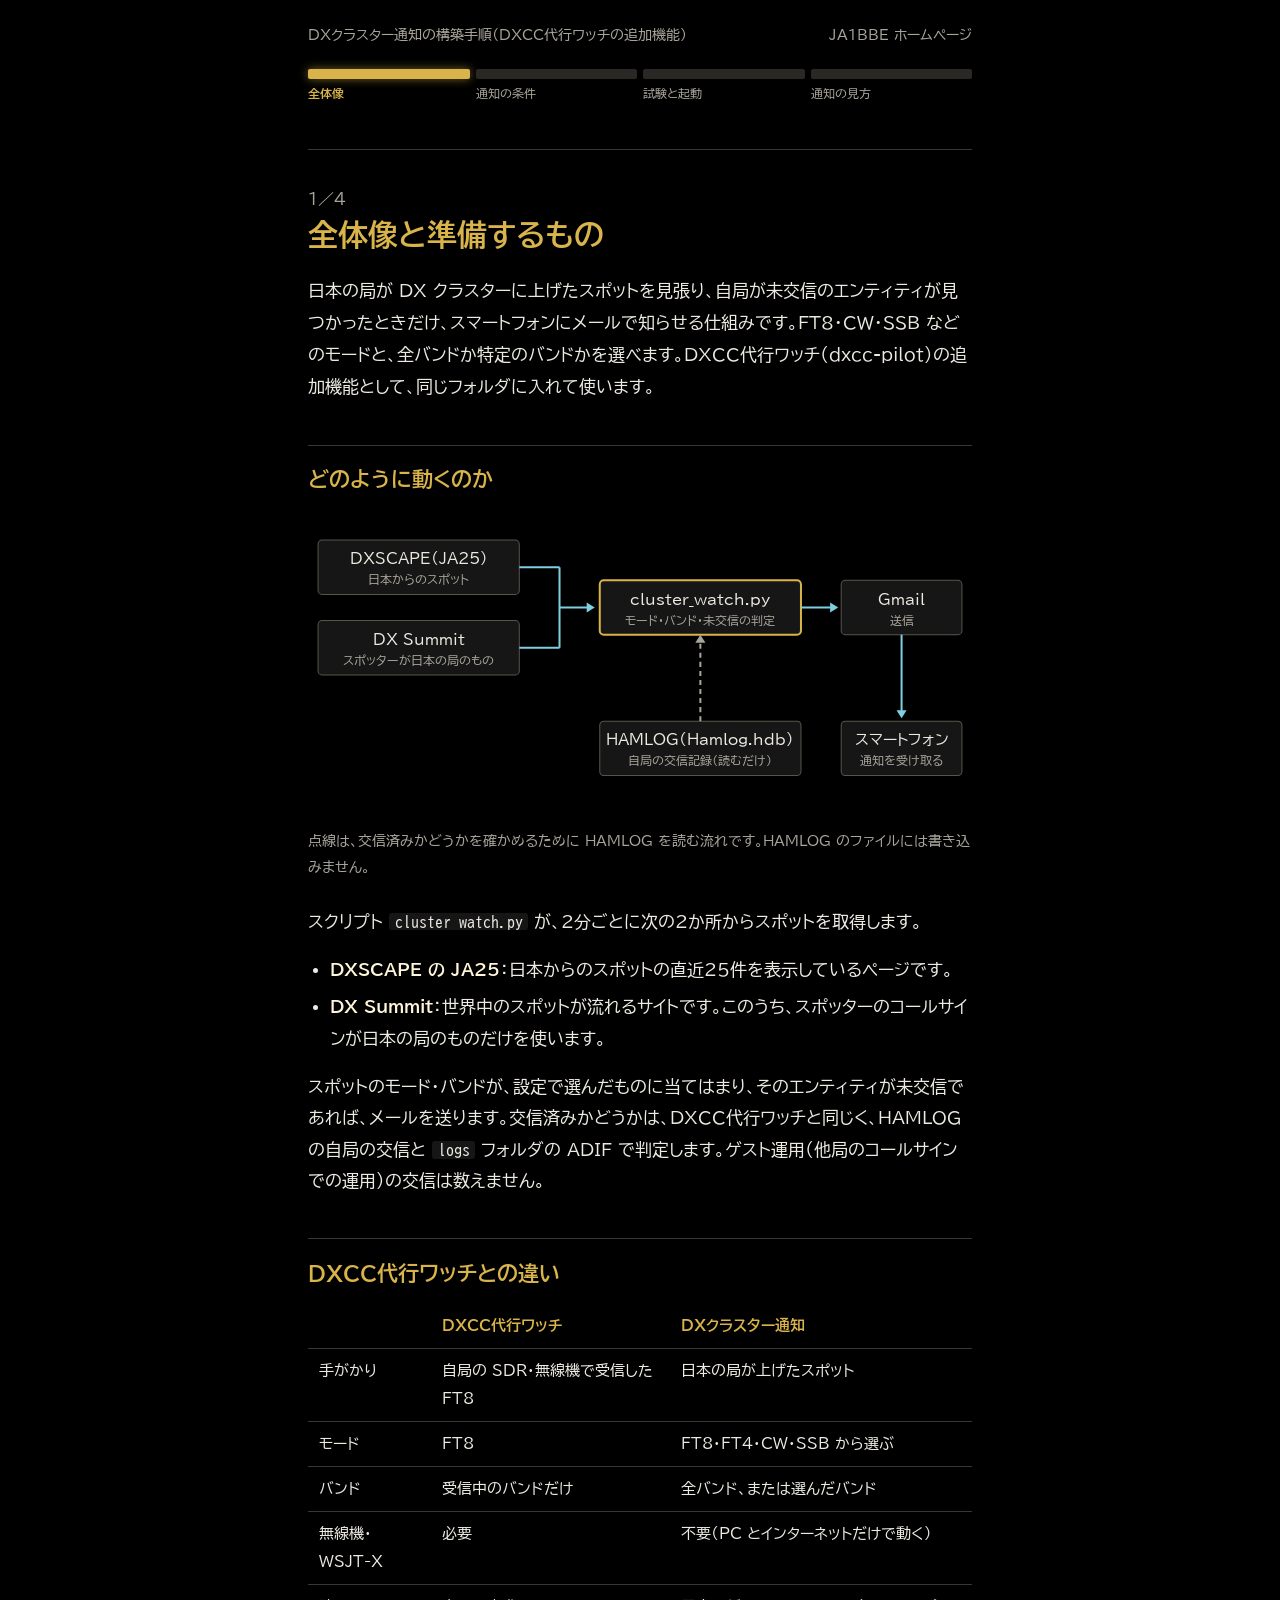
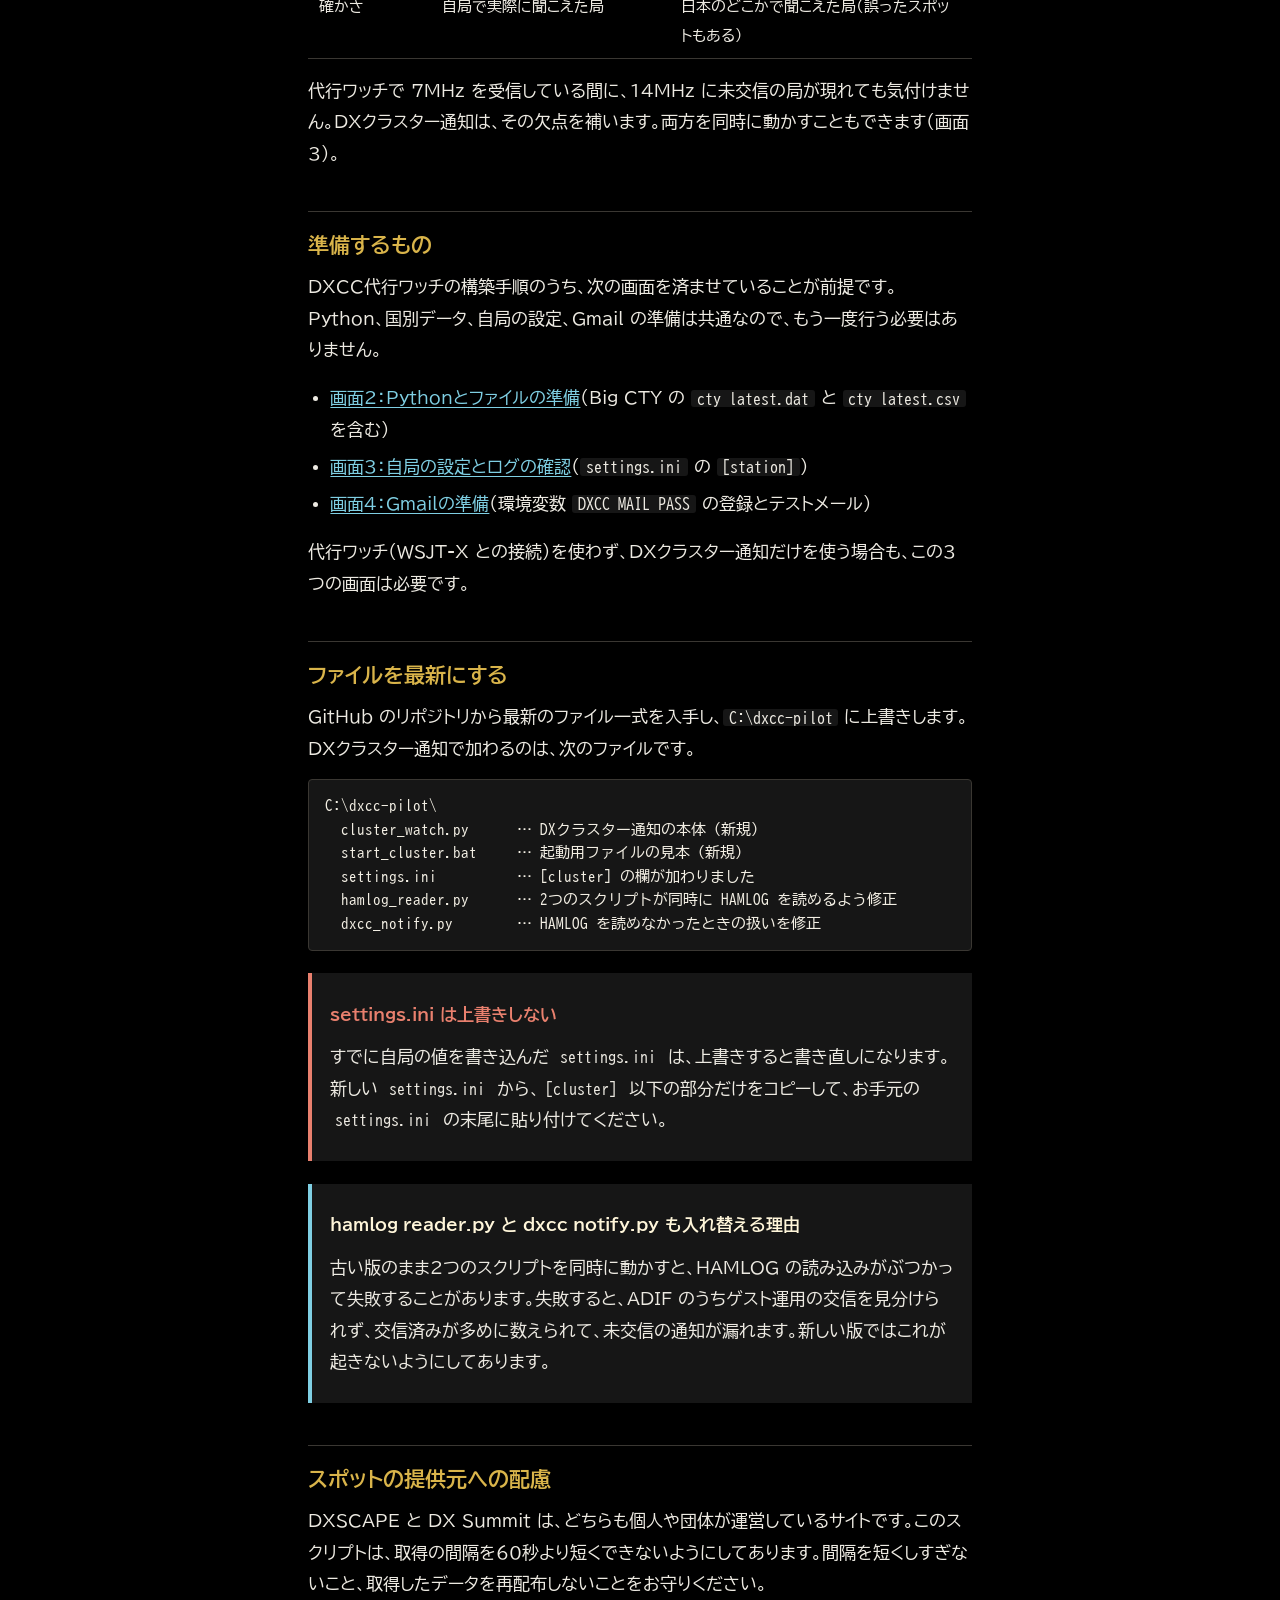
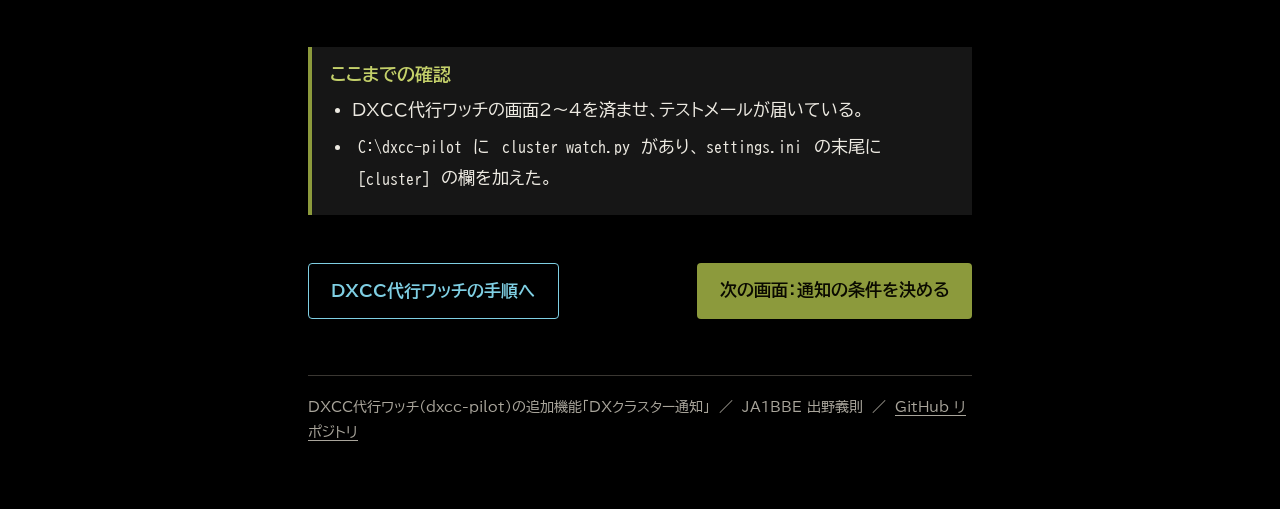
==== docs/cluster/index.html @ 19b00695 "Add files via upload" ====
<!DOCTYPE html>
<html lang="ja">
<head>
<meta charset="utf-8">
<meta name="viewport" content="width=device-width, initial-scale=1, viewport-fit=cover">
<title>全体像と準備するもの（1／4）｜DXクラスター通知の構築手順（DXCC代行ワッチの追加機能）</title>
<link rel="preconnect" href="https://fonts.googleapis.com">
<link rel="preconnect" href="https://fonts.gstatic.com" crossorigin>
<link href="https://fonts.googleapis.com/css2?family=BIZ+UDGothic&family=BIZ+UDPGothic:wght@400;700&display=swap" rel="stylesheet">
<link rel="stylesheet" href="../style.css">
<style>.meter { grid-template-columns: repeat(4, 1fr); }</style>
</head>
<body>
<div class="wrap">
<header class="top">
<div class="site"><a href="index.html">DXクラスター通知の構築手順（DXCC代行ワッチの追加機能）</a><a href="https://ja1bbe.wixsite.com/mysite">JA1BBE ホームページ</a></div>
<nav aria-label="手順の進み具合"><ol class="meter"><li class="now"><a href="index.html" aria-current="step"><span>全体像</span></a></li><li class=""><a href="step2.html"><span>通知の条件</span></a></li><li class=""><a href="step3.html"><span>試験と起動</span></a></li><li class=""><a href="step4.html"><span>通知の見方</span></a></li></ol></nav>
</header>
<main>
<p class="step">1／4</p>
<h1>全体像と準備するもの</h1>

<p class="lead">日本の局が DX クラスターに上げたスポットを見張り、自局が未交信のエンティティが見つかったときだけ、スマートフォンにメールで知らせる仕組みです。FT8・CW・SSB などのモードと、全バンドか特定のバンドかを選べます。DXCC代行ワッチ（dxcc-pilot）の追加機能として、同じフォルダに入れて使います。</p>

<h2>どのように動くのか</h2>
<figure>
<svg viewBox="0 0 660 300" role="img" aria-label="構成図。DXSCAPEとDX Summitの日本の局のスポットを、cluster_watch.py が定期的に取得し、HAMLOGの交信記録と比べて、未交信ならGmail経由でスマートフォンに知らせる。">
 <g font-family="BIZ UDPGothic, sans-serif" font-size="15" fill="#EDEAE2">
  <rect x="10" y="20" width="200" height="54" rx="4" fill="#161616" stroke="#5A554B"/>
  <text x="110" y="44" text-anchor="middle">DXSCAPE（JA25）</text><text x="110" y="64" text-anchor="middle" font-size="12" fill="#A9A59B">日本からのスポット</text>
  <rect x="10" y="100" width="200" height="54" rx="4" fill="#161616" stroke="#5A554B"/>
  <text x="110" y="124" text-anchor="middle">DX Summit</text><text x="110" y="144" text-anchor="middle" font-size="12" fill="#A9A59B">スポッターが日本の局のもの</text>
  <line x1="210" y1="47" x2="250" y2="47" stroke="#7FCFE3" stroke-width="2"/><line x1="210" y1="127" x2="250" y2="127" stroke="#7FCFE3" stroke-width="2"/>
  <line x1="250" y1="47" x2="250" y2="127" stroke="#7FCFE3" stroke-width="2"/><line x1="250" y1="87" x2="282" y2="87" stroke="#7FCFE3" stroke-width="2"/><path d="M285 87 l-8 -5 v10z" fill="#7FCFE3"/>
  <rect x="290" y="60" width="200" height="54" rx="4" fill="#161616" stroke="#D9B44A" stroke-width="2"/>
  <text x="390" y="84" text-anchor="middle">cluster_watch.py</text><text x="390" y="104" text-anchor="middle" font-size="12" fill="#A9A59B">モード・バンド・未交信の判定</text>
  <rect x="290" y="200" width="200" height="54" rx="4" fill="#161616" stroke="#5A554B"/>
  <text x="390" y="224" text-anchor="middle">HAMLOG（Hamlog.hdb）</text><text x="390" y="244" text-anchor="middle" font-size="12" fill="#A9A59B">自局の交信記録（読むだけ）</text>
  <line x1="390" y1="200" x2="390" y2="117" stroke="#A9A59B" stroke-width="2" stroke-dasharray="5 4"/><path d="M390 114 l-5 8 h10z" fill="#A9A59B"/>
  <rect x="530" y="60" width="120" height="54" rx="4" fill="#161616" stroke="#5A554B"/>
  <text x="590" y="84" text-anchor="middle">Gmail</text><text x="590" y="104" text-anchor="middle" font-size="12" fill="#A9A59B">送信</text>
  <line x1="490" y1="87" x2="524" y2="87" stroke="#7FCFE3" stroke-width="2"/><path d="M527 87 l-8 -5 v10z" fill="#7FCFE3"/>
  <rect x="530" y="200" width="120" height="54" rx="4" fill="#161616" stroke="#5A554B"/>
  <text x="590" y="224" text-anchor="middle">スマートフォン</text><text x="590" y="244" text-anchor="middle" font-size="12" fill="#A9A59B">通知を受け取る</text>
  <line x1="590" y1="114" x2="590" y2="194" stroke="#7FCFE3" stroke-width="2"/><path d="M590 197 l-5 -8 h10z" fill="#7FCFE3"/>
 </g>
</svg>
<figcaption>点線は、交信済みかどうかを確かめるために HAMLOG を読む流れです。HAMLOG のファイルには書き込みません。</figcaption>
</figure>
<p>スクリプト <code>cluster_watch.py</code> が、2分ごとに次の2か所からスポットを取得します。</p>
<ul>
<li><strong>DXSCAPE の JA25</strong>：日本からのスポットの直近25件を表示しているページです。</li>
<li><strong>DX Summit</strong>：世界中のスポットが流れるサイトです。このうち、スポッターのコールサインが日本の局のものだけを使います。</li>
</ul>
<p>スポットのモード・バンドが、設定で選んだものに当てはまり、そのエンティティが未交信であれば、メールを送ります。交信済みかどうかは、DXCC代行ワッチと同じく、HAMLOG の自局の交信と <code>logs</code> フォルダの ADIF で判定します。ゲスト運用（他局のコールサインでの運用）の交信は数えません。</p>

<h2>DXCC代行ワッチとの違い</h2>
<div class="tbl"><table>
<tr><th></th><th>DXCC代行ワッチ</th><th>DXクラスター通知</th></tr>
<tr><td>手がかり</td><td>自局の SDR・無線機で受信した FT8</td><td>日本の局が上げたスポット</td></tr>
<tr><td>モード</td><td>FT8</td><td>FT8・FT4・CW・SSB から選ぶ</td></tr>
<tr><td>バンド</td><td>受信中のバンドだけ</td><td>全バンド、または選んだバンド</td></tr>
<tr><td>無線機・WSJT-X</td><td>必要</td><td>不要（PC とインターネットだけで動く）</td></tr>
<tr><td>確かさ</td><td>自局で実際に聞こえた局</td><td>日本のどこかで聞こえた局（誤ったスポットもある）</td></tr>
</table></div>
<p>代行ワッチで 7MHz を受信している間に、14MHz に未交信の局が現れても気付けません。DXクラスター通知は、その欠点を補います。両方を同時に動かすこともできます（画面3）。</p>

<h2>準備するもの</h2>
<p>DXCC代行ワッチの構築手順のうち、次の画面を済ませていることが前提です。Python、国別データ、自局の設定、Gmail の準備は共通なので、もう一度行う必要はありません。</p>
<ul>
<li><a href="../step2.html">画面2：Pythonとファイルの準備</a>（Big CTY の <code>cty_latest.dat</code> と <code>cty_latest.csv</code> を含む）</li>
<li><a href="../step3.html">画面3：自局の設定とログの確認</a>（<code>settings.ini</code> の <code>[station]</code>）</li>
<li><a href="../step4.html">画面4：Gmailの準備</a>（環境変数 <code>DXCC_MAIL_PASS</code> の登録とテストメール）</li>
</ul>
<p>代行ワッチ（WSJT-X との接続）を使わず、DXクラスター通知だけを使う場合も、この3つの画面は必要です。</p>

<h2>ファイルを最新にする</h2>
<p>GitHub のリポジトリから最新のファイル一式を入手し、<code>C:\dxcc-pilot</code> に上書きします。DXクラスター通知で加わるのは、次のファイルです。</p>
<div class="cmd tree"><pre>C:\dxcc-pilot\
  cluster_watch.py      … DXクラスター通知の本体（新規）
  start_cluster.bat     … 起動用ファイルの見本（新規）
  settings.ini          … [cluster] の欄が加わりました
  hamlog_reader.py      … 2つのスクリプトが同時に HAMLOG を読めるよう修正
  dxcc_notify.py        … HAMLOG を読めなかったときの扱いを修正</pre></div>
<div class="warn"><p><strong>settings.ini は上書きしない</strong></p><p>すでに自局の値を書き込んだ <code>settings.ini</code> は、上書きすると書き直しになります。新しい <code>settings.ini</code> から、<code>[cluster]</code> 以下の部分だけをコピーして、お手元の <code>settings.ini</code> の末尾に貼り付けてください。</p></div>
<div class="note"><p><strong>hamlog_reader.py と dxcc_notify.py も入れ替える理由</strong></p><p>古い版のまま2つのスクリプトを同時に動かすと、HAMLOG の読み込みがぶつかって失敗することがあります。失敗すると、ADIF のうちゲスト運用の交信を見分けられず、交信済みが多めに数えられて、未交信の通知が漏れます。新しい版ではこれが起きないようにしてあります。</p></div>

<h2>スポットの提供元への配慮</h2>
<p>DXSCAPE と DX Summit は、どちらも個人や団体が運営しているサイトです。このスクリプトは、取得の間隔を60秒より短くできないようにしてあります。間隔を短くしすぎないこと、取得したデータを再配布しないことをお守りください。</p>

<div class="check"><h2>ここまでの確認</h2><ul>
<li>DXCC代行ワッチの画面2〜4を済ませ、テストメールが届いている。</li>
<li><code>C:\dxcc-pilot</code> に <code>cluster_watch.py</code> があり、<code>settings.ini</code> の末尾に <code>[cluster]</code> の欄を加えた。</li></ul></div>

<div class="nav"><a class="btn back" href="../index.html">DXCC代行ワッチの手順へ</a><a class="btn next" href="step2.html">次の画面：通知の条件を決める</a></div>
</main>
<footer>DXCC代行ワッチ（dxcc-pilot）の追加機能「DXクラスター通知」　／　JA1BBE 出野義則　／　<a href="https://github.com/ja1bbe/dxcc-pilot">GitHub リポジトリ</a></footer>
</div>
<script src="../copy.js"></script>
</body>
</html>
---- docs/style.css ----
/* DXCC代行ワッチ 構築手順ページ（ホームページに合わせた黒背景・金色の見出し） */
:root {
  --bg: #000000;
  --panel: #161616;
  --ink: #EDEAE2;
  --sub: #A9A59B;
  --gold: #D9B44A;
  --olive: #8C9A3C;
  --coral: #E9806E;
  --aqua: #7FCFE3;
  --rule: #3A3732;
  color-scheme: dark;
}
* { box-sizing: border-box; }
html { scroll-padding-top: env(safe-area-inset-top, 0px); }
body {
  margin: 0;
  padding-top: env(safe-area-inset-top, 0px);
  padding-bottom: env(safe-area-inset-bottom, 0px);
  background: var(--bg);
  color: var(--ink);
  font-family: "BIZ UDPGothic", "Hiragino Sans", "Yu Gothic", Meiryo, sans-serif;
  font-size: 17px;
  line-height: 1.85;
  -webkit-text-size-adjust: 100%;
}
.wrap { max-width: 44rem; margin: 0 auto; padding: 0 1.25rem 4rem; }
a { color: var(--aqua); text-underline-offset: 3px; }
a:focus-visible, button:focus-visible { outline: 3px solid var(--aqua); outline-offset: 3px; }

/* 進み具合の表示 */
.top { padding: 1.4rem 0 1.6rem; border-bottom: 1px solid var(--rule); margin-bottom: 2.2rem; }
.site { display: flex; justify-content: space-between; align-items: baseline; gap: 1rem; flex-wrap: wrap;
        font-size: .9rem; color: var(--sub); }
.site a { color: var(--sub); text-decoration: none; }
.site a:hover { color: var(--ink); }
.meter { display: grid; grid-template-columns: repeat(6, 1fr); gap: 6px; margin-top: .9rem; list-style: none; padding: 0; }
.meter li a { display: block; text-decoration: none; color: var(--sub); font-size: .78rem; line-height: 1.3; }
.meter li a::before { content: ""; display: block; height: 10px; border-radius: 2px; background: #2A2824;
                      margin-bottom: .35rem; }
.meter li.done a::before { background: #6B5A26; }
.meter li.now a::before { background: var(--gold); box-shadow: 0 0 10px rgba(217,180,74,.55); }
.meter li.now a { color: var(--gold); font-weight: 700; }
@media (max-width: 560px) { .meter li a span { display: none; } }

h1, h2, h3 { color: var(--gold); font-weight: 700; line-height: 1.4; }
h1 { font-size: 1.85rem; margin: 0 0 .4rem; }
.step { color: var(--sub); font-size: 1rem; margin: 0; }
.lead { font-size: 1.08rem; margin: 1.2rem 0 2rem; }
h2 { font-size: 1.3rem; margin: 2.6rem 0 .6rem; padding-top: 1.2rem; border-top: 1px solid var(--rule); }
h3 { font-size: 1.08rem; margin: 1.8rem 0 .4rem; }
p { margin: .7rem 0; }
ol, ul { padding-left: 1.4rem; }
li { margin: .35rem 0; }
strong { color: #FFF6DA; }

/* コマンド（コピーボタン付き） */
.cmd { position: relative; margin: .9rem 0; }
.cmd pre { margin: 0; padding: .9rem 1rem; background: var(--panel); border: 1px solid var(--rule);
           border-radius: 4px; overflow-x: auto; font-family: "BIZ UDGothic", Consolas, "MS Gothic", monospace;
           font-size: .92rem; line-height: 1.6; color: #F3EFE4; white-space: pre; }
.cmd:not(.tree):not(.out) pre { padding-right: 4.8rem; }
.cmd button { position: absolute; top: .5rem; right: .5rem; font: inherit; font-size: .8rem; padding: .2rem .7rem;
              background: transparent; color: var(--aqua); border: 1px solid var(--aqua); border-radius: 3px; cursor: pointer; }
.cmd button.ok { color: var(--olive); border-color: var(--olive); }
code { font-family: "BIZ UDGothic", Consolas, monospace; font-size: .92em; background: var(--panel);
       padding: .05rem .35rem; border-radius: 3px; }
.out pre { color: var(--sub); }

/* 表 */
.tbl { overflow-x: auto; margin: 1rem 0; }
table { border-collapse: collapse; width: 100%; font-size: .95rem; }
th, td { text-align: left; vertical-align: top; padding: .5rem .7rem; border-bottom: 1px solid var(--rule); }
th { color: var(--gold); font-weight: 700; white-space: nowrap; }

/* 囲み */
.note, .warn, .check { margin: 1.4rem 0; padding: .9rem 1.1rem; border-left: 4px solid; background: var(--panel); }
.note { border-color: var(--aqua); }
.warn { border-color: var(--coral); }
.warn strong:first-child { color: var(--coral); }
.check { border-color: var(--olive); margin-top: 3rem; }
.check h2 { border: 0; margin: 0 0 .3rem; padding: 0; font-size: 1.15rem; color: #C4D06A; }
.check ul { margin: .4rem 0; }

/* 図 */
figure { margin: 1.6rem 0; }
figcaption { color: var(--sub); font-size: .88rem; margin-top: .4rem; }
.ph { border: 1px dashed #5A554B; padding: 2.2rem 1rem; text-align: center; color: var(--sub); font-size: .9rem; }
svg { max-width: 100%; height: auto; display: block; }
.tree pre { color: #F3EFE4; }

/* 前後の画面へ */
.nav { display: flex; justify-content: space-between; gap: 1rem; margin-top: 3rem; flex-wrap: wrap; }
.btn { display: inline-block; padding: .7rem 1.4rem; border-radius: 4px; font-weight: 700; text-decoration: none; }
.btn.next { background: var(--olive); color: #0A0A00; margin-left: auto; }
.btn.back { border: 1px solid var(--aqua); color: var(--aqua); }
.btn:hover { filter: brightness(1.12); }
footer { margin-top: 3.5rem; padding-top: 1.2rem; border-top: 1px solid var(--rule); color: var(--sub); font-size: .85rem; }
footer a { color: var(--sub); }
@media (prefers-reduced-motion: reduce) { * { transition: none !important; } }

/* 通知メールの画面（スマートフォンの縦長の図） */
.shot img { display: block; width: 100%; max-width: 300px; height: auto; border-radius: 6px; }
.shots { display: grid; grid-template-columns: repeat(auto-fit, minmax(190px, 1fr)); gap: 1.2rem; margin: 1.6rem 0; }
.shots figure { margin: 0; }
.shots img { display: block; width: 100%; height: auto; border-radius: 6px; }
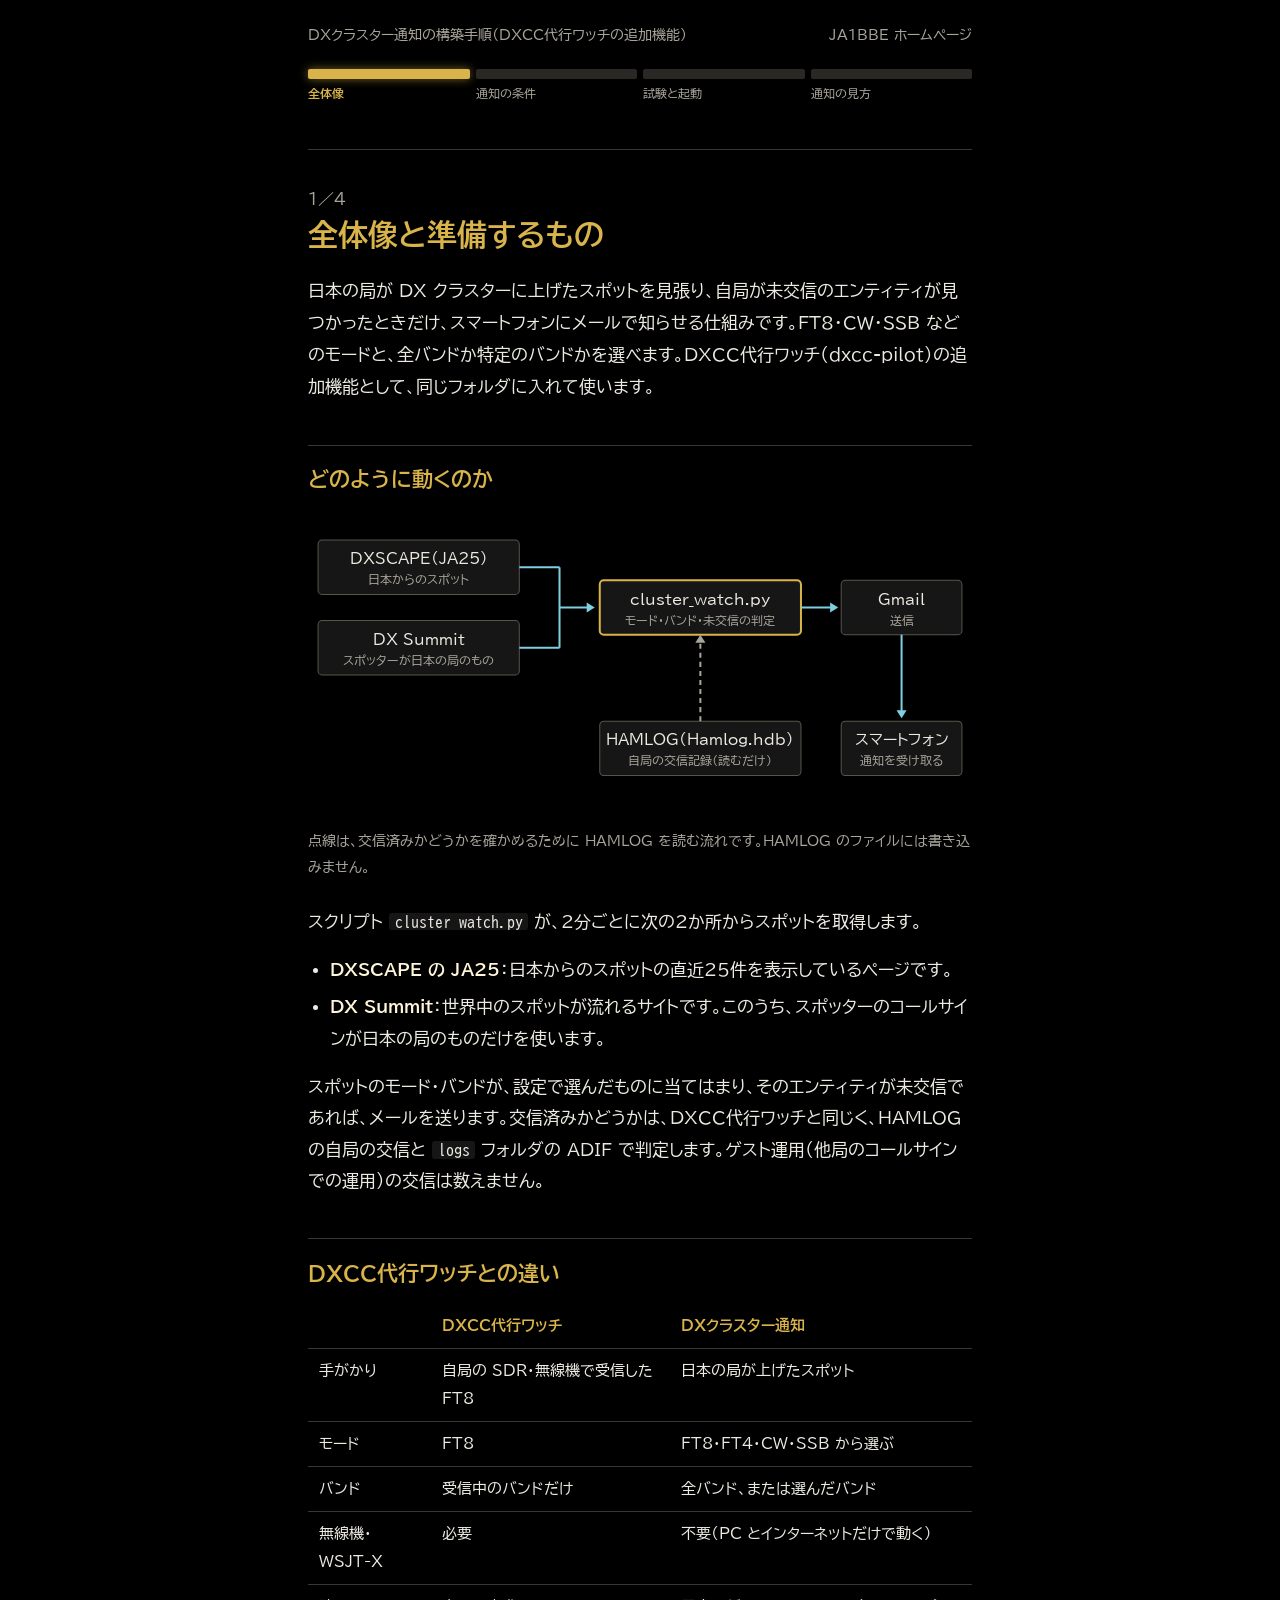
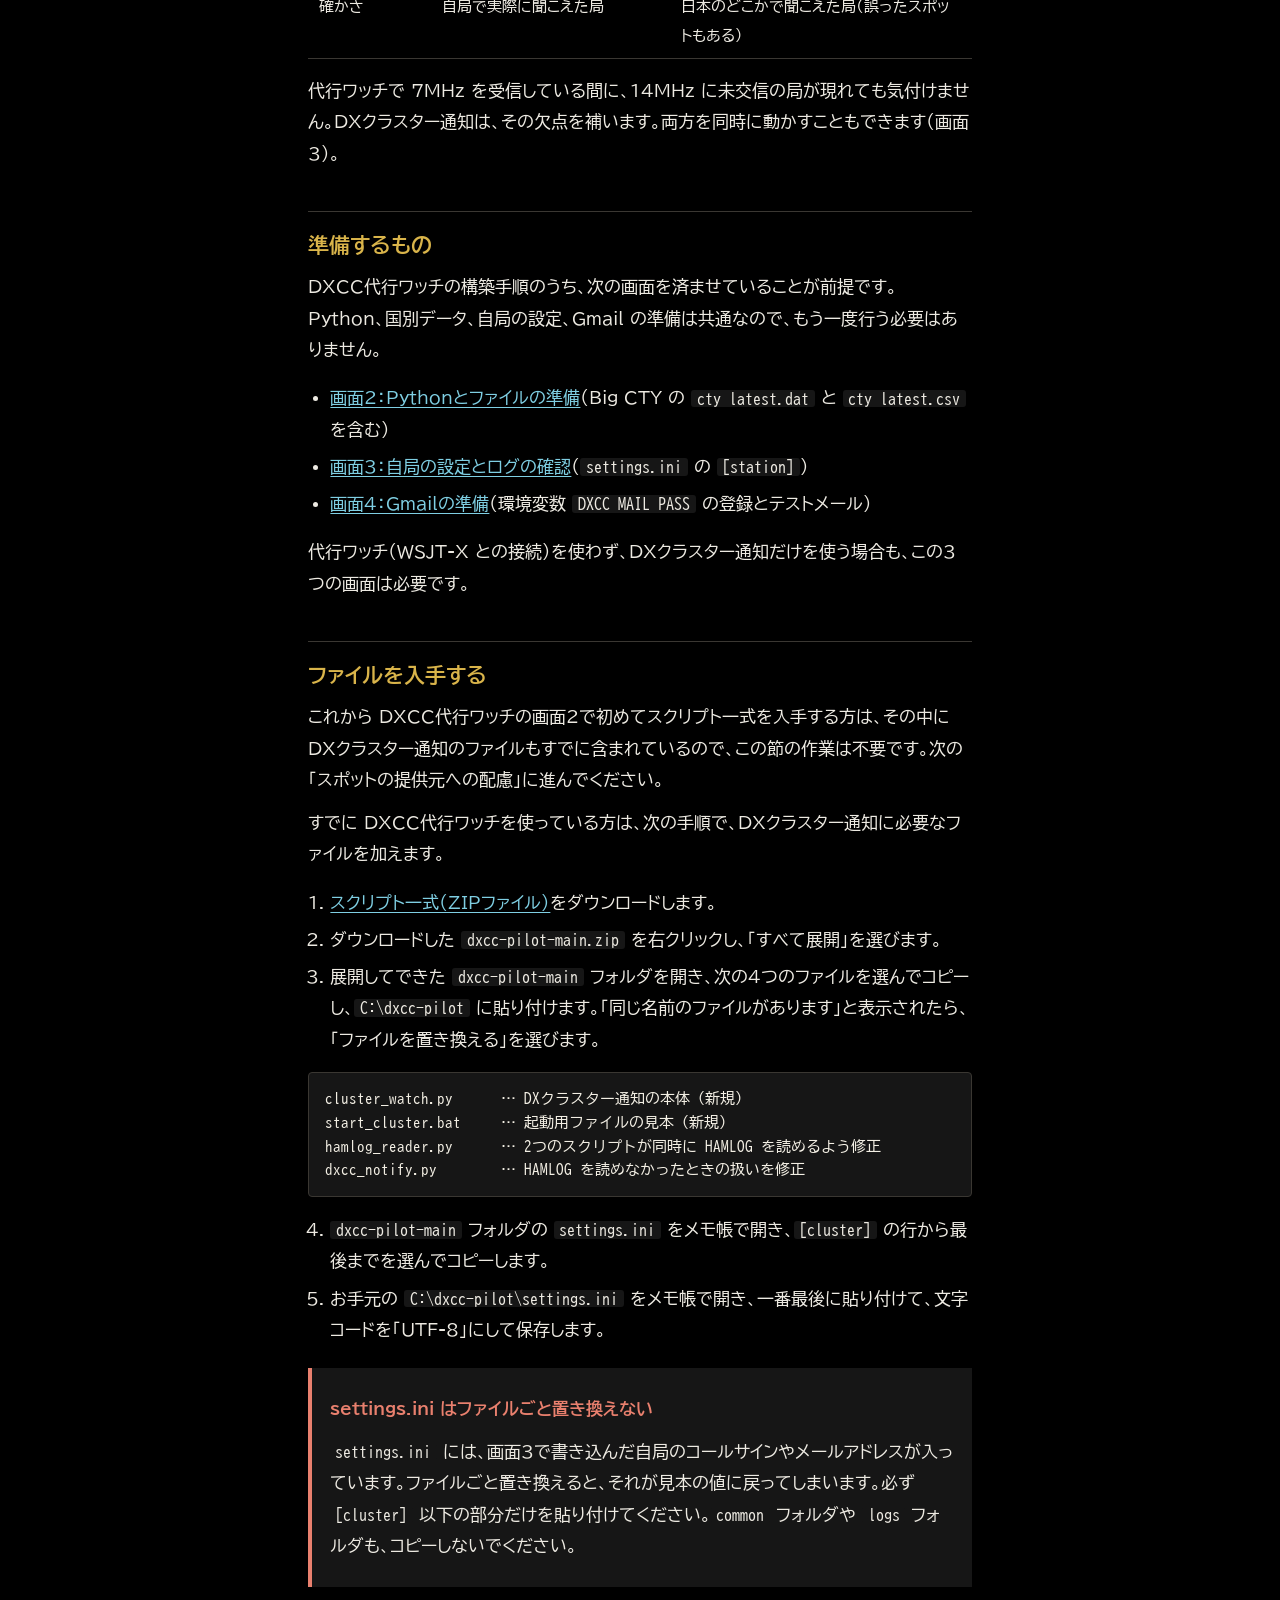
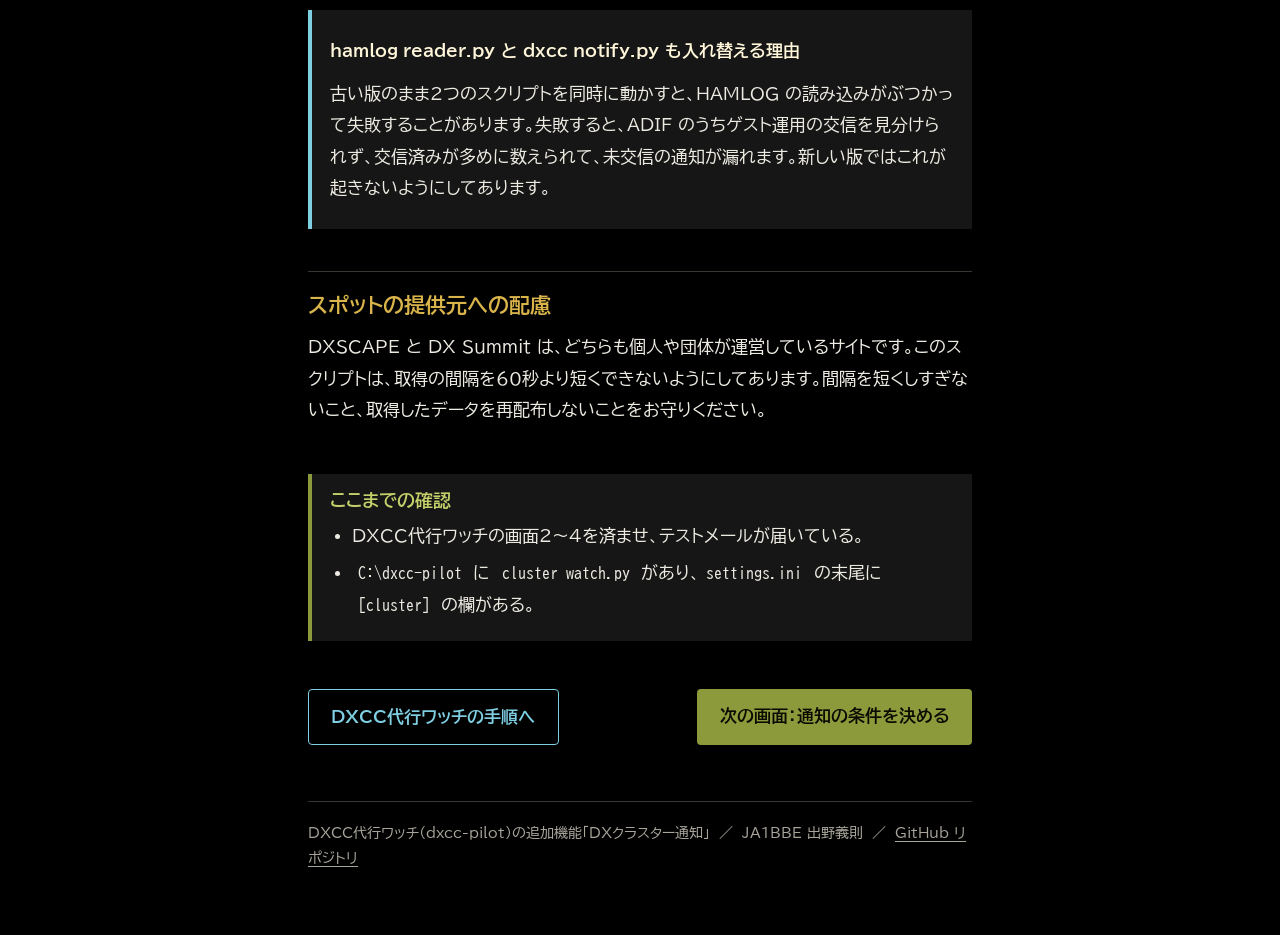
==== commit d6ee2301: "Add files via upload" ====
--- a/docs/cluster/index.html
+++ b/docs/cluster/index.html
@@ -74,15 +74,21 @@
 </ul>
 <p>代行ワッチ（WSJT-X との接続）を使わず、DXクラスター通知だけを使う場合も、この3つの画面は必要です。</p>
 
-<h2>ファイルを最新にする</h2>
-<p>GitHub のリポジトリから最新のファイル一式を入手し、<code>C:\dxcc-pilot</code> に上書きします。DXクラスター通知で加わるのは、次のファイルです。</p>
-<div class="cmd tree"><pre>C:\dxcc-pilot\
-  cluster_watch.py      … DXクラスター通知の本体（新規）
-  start_cluster.bat     … 起動用ファイルの見本（新規）
-  settings.ini          … [cluster] の欄が加わりました
-  hamlog_reader.py      … 2つのスクリプトが同時に HAMLOG を読めるよう修正
-  dxcc_notify.py        … HAMLOG を読めなかったときの扱いを修正</pre></div>
-<div class="warn"><p><strong>settings.ini は上書きしない</strong></p><p>すでに自局の値を書き込んだ <code>settings.ini</code> は、上書きすると書き直しになります。新しい <code>settings.ini</code> から、<code>[cluster]</code> 以下の部分だけをコピーして、お手元の <code>settings.ini</code> の末尾に貼り付けてください。</p></div>
+<h2>ファイルを入手する</h2>
+<p>これから DXCC代行ワッチの画面2で初めてスクリプト一式を入手する方は、その中に DXクラスター通知のファイルもすでに含まれているので、この節の作業は不要です。次の「スポットの提供元への配慮」に進んでください。</p>
+<p>すでに DXCC代行ワッチを使っている方は、次の手順で、DXクラスター通知に必要なファイルを加えます。</p>
+<ol>
+<li><a href="https://github.com/ja1bbe/dxcc-pilot/archive/refs/heads/main.zip">スクリプト一式（ZIPファイル）</a>をダウンロードします。</li>
+<li>ダウンロードした <code>dxcc-pilot-main.zip</code> を右クリックし、「すべて展開」を選びます。</li>
+<li>展開してできた <code>dxcc-pilot-main</code> フォルダを開き、次の4つのファイルを選んでコピーし、<code>C:\dxcc-pilot</code> に貼り付けます。「同じ名前のファイルがあります」と表示されたら、「ファイルを置き換える」を選びます。</li></ol>
+<div class="cmd tree"><pre>cluster_watch.py      … DXクラスター通知の本体（新規）
+start_cluster.bat     … 起動用ファイルの見本（新規）
+hamlog_reader.py      … 2つのスクリプトが同時に HAMLOG を読めるよう修正
+dxcc_notify.py        … HAMLOG を読めなかったときの扱いを修正</pre></div>
+<ol start="4">
+<li><code>dxcc-pilot-main</code> フォルダの <code>settings.ini</code> をメモ帳で開き、<code>[cluster]</code> の行から最後までを選んでコピーします。</li>
+<li>お手元の <code>C:\dxcc-pilot\settings.ini</code> をメモ帳で開き、一番最後に貼り付けて、文字コードを「UTF-8」にして保存します。</li></ol>
+<div class="warn"><p><strong>settings.ini はファイルごと置き換えない</strong></p><p><code>settings.ini</code> には、画面3で書き込んだ自局のコールサインやメールアドレスが入っています。ファイルごと置き換えると、それが見本の値に戻ってしまいます。必ず <code>[cluster]</code> 以下の部分だけを貼り付けてください。<code>common</code> フォルダや <code>logs</code> フォルダも、コピーしないでください。</p></div>
 <div class="note"><p><strong>hamlog_reader.py と dxcc_notify.py も入れ替える理由</strong></p><p>古い版のまま2つのスクリプトを同時に動かすと、HAMLOG の読み込みがぶつかって失敗することがあります。失敗すると、ADIF のうちゲスト運用の交信を見分けられず、交信済みが多めに数えられて、未交信の通知が漏れます。新しい版ではこれが起きないようにしてあります。</p></div>
 
 <h2>スポットの提供元への配慮</h2>
@@ -90,7 +96,7 @@
 
 <div class="check"><h2>ここまでの確認</h2><ul>
 <li>DXCC代行ワッチの画面2〜4を済ませ、テストメールが届いている。</li>
-<li><code>C:\dxcc-pilot</code> に <code>cluster_watch.py</code> があり、<code>settings.ini</code> の末尾に <code>[cluster]</code> の欄を加えた。</li></ul></div>
+<li><code>C:\dxcc-pilot</code> に <code>cluster_watch.py</code> があり、<code>settings.ini</code> の末尾に <code>[cluster]</code> の欄がある。</li></ul></div>
 
 <div class="nav"><a class="btn back" href="../index.html">DXCC代行ワッチの手順へ</a><a class="btn next" href="step2.html">次の画面：通知の条件を決める</a></div>
 </main>
